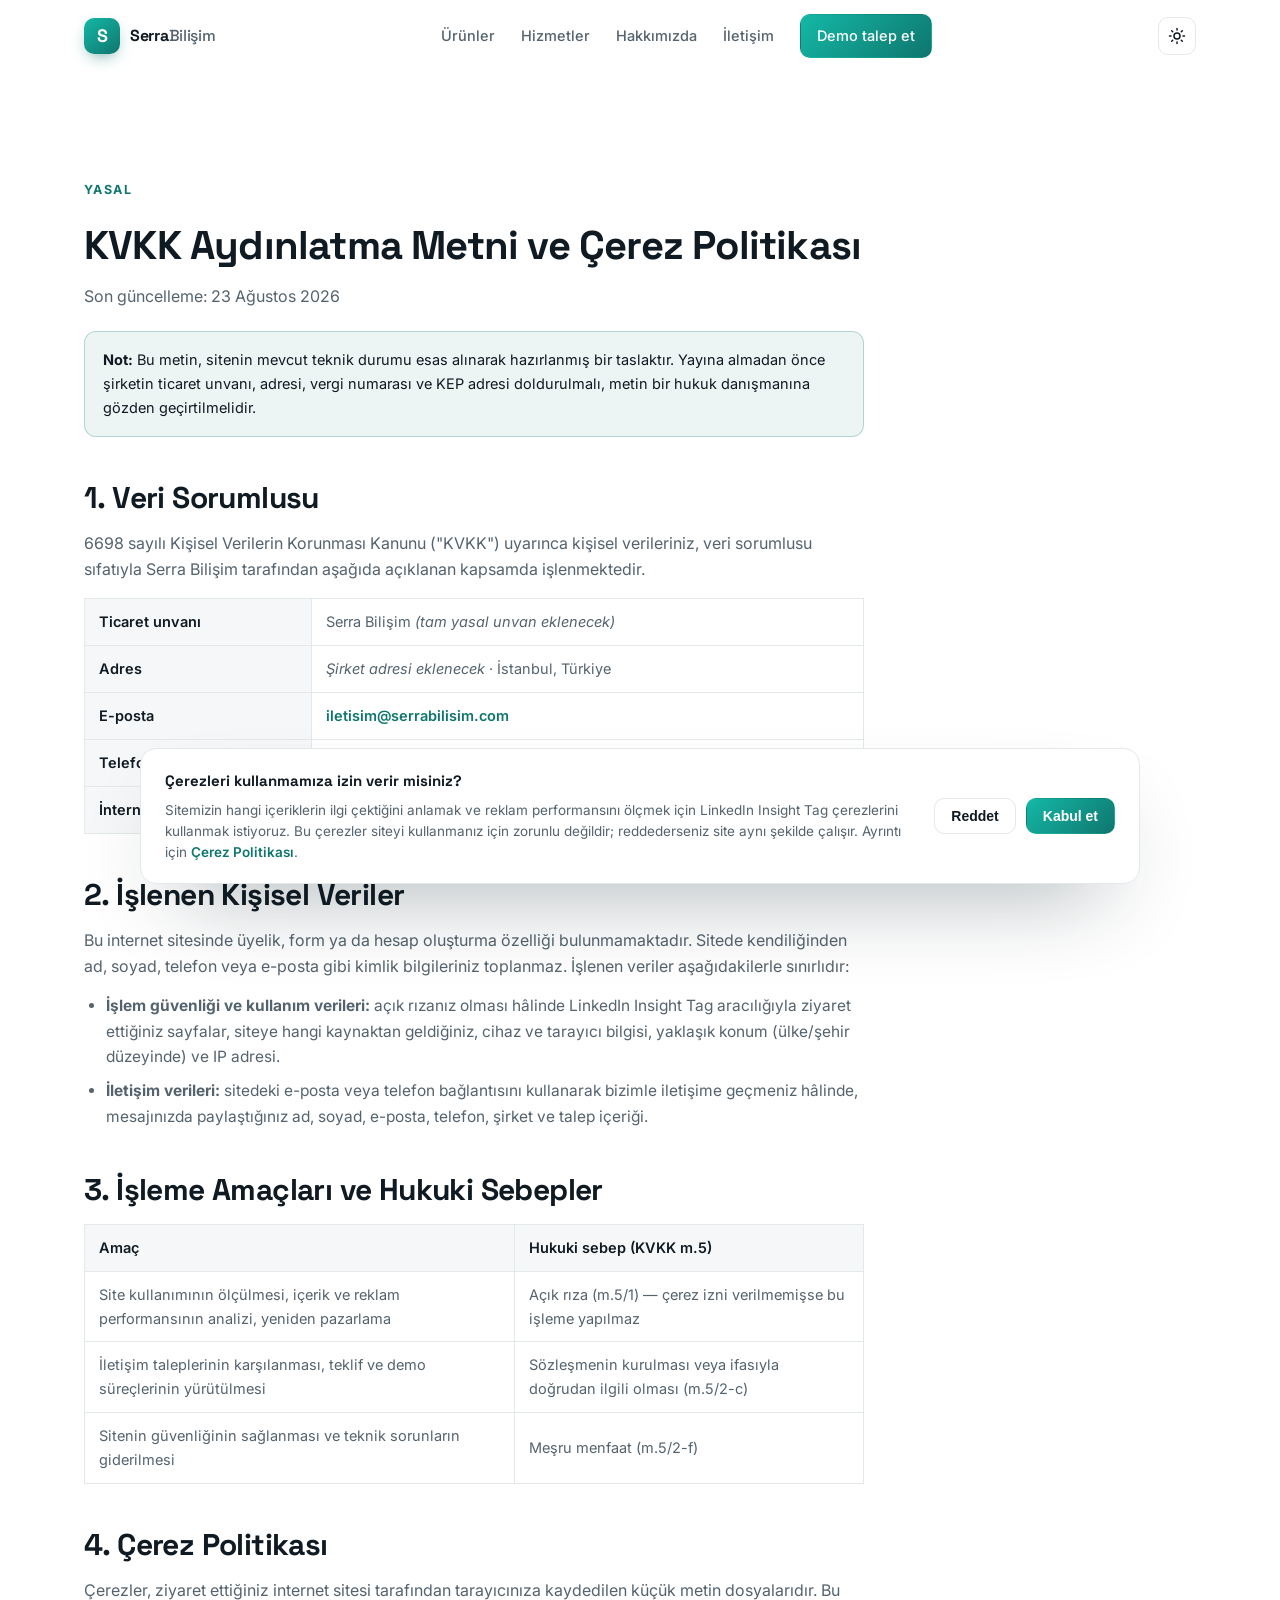
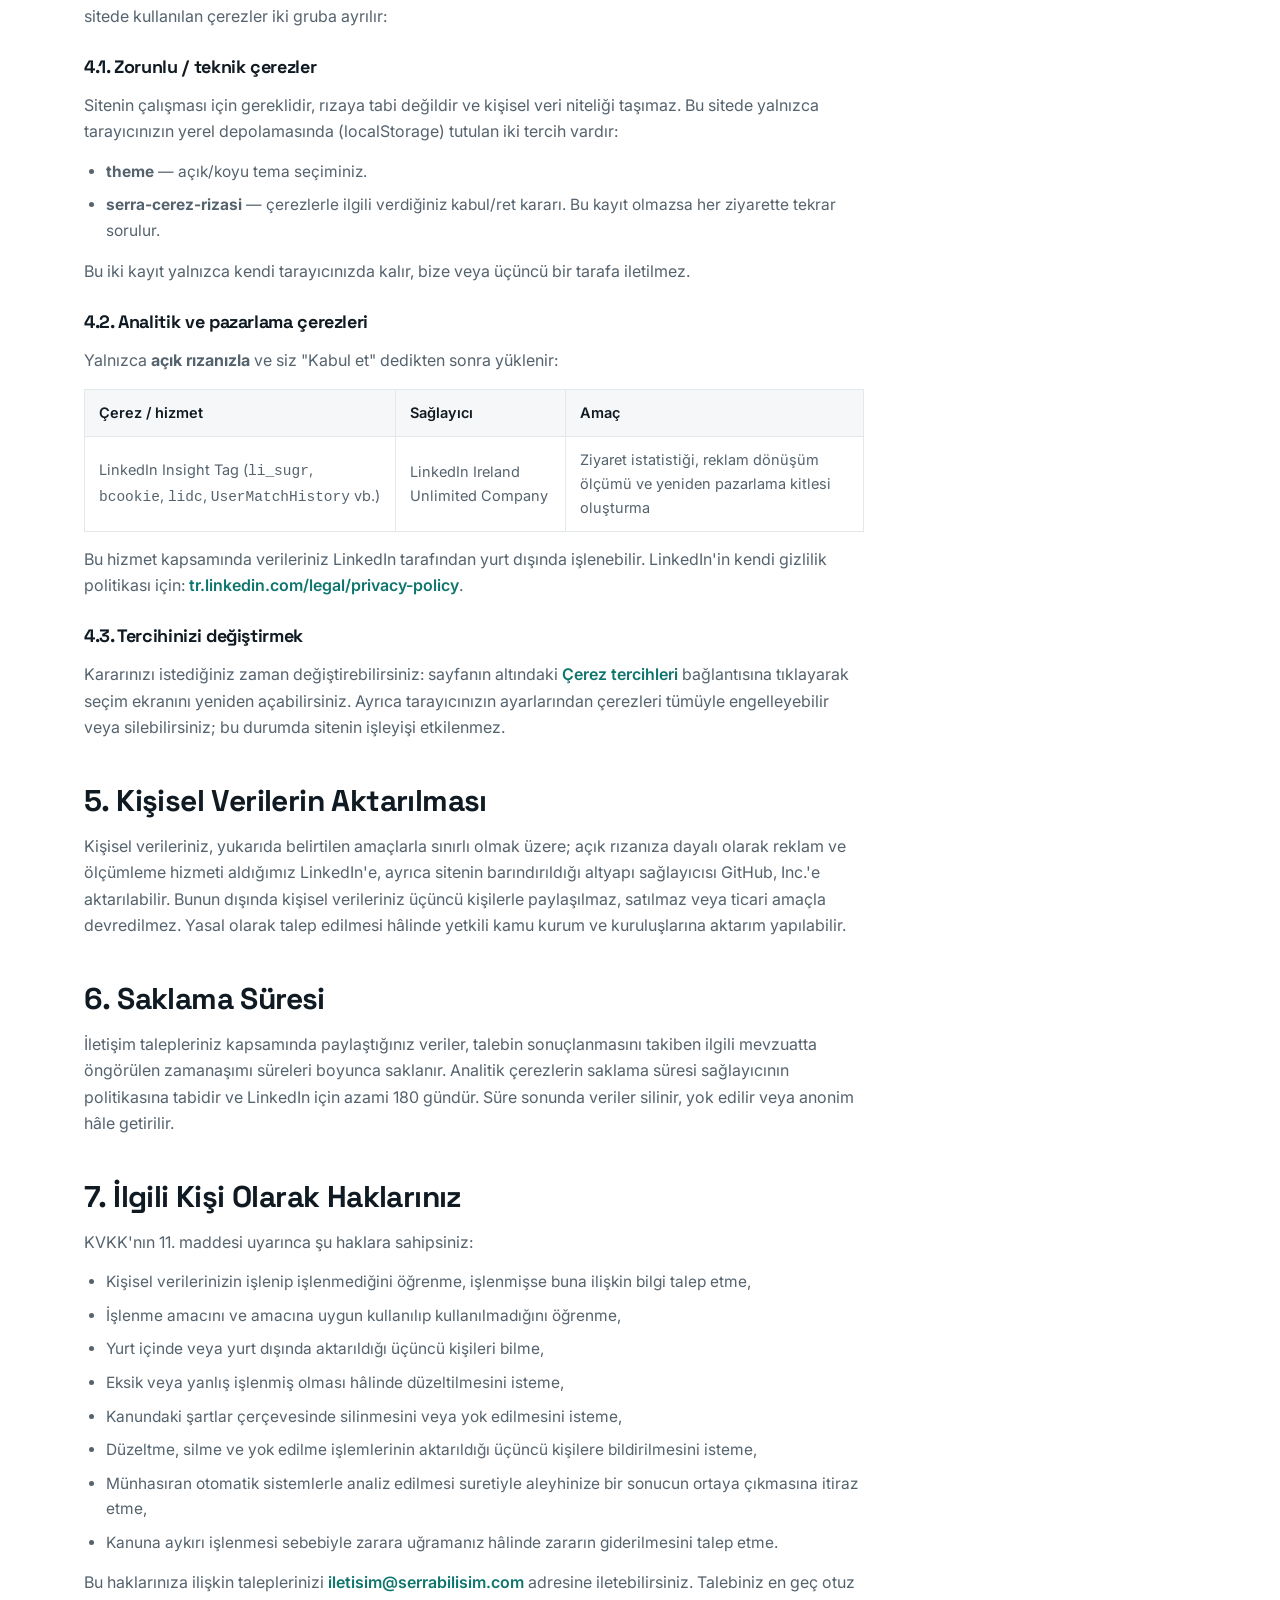
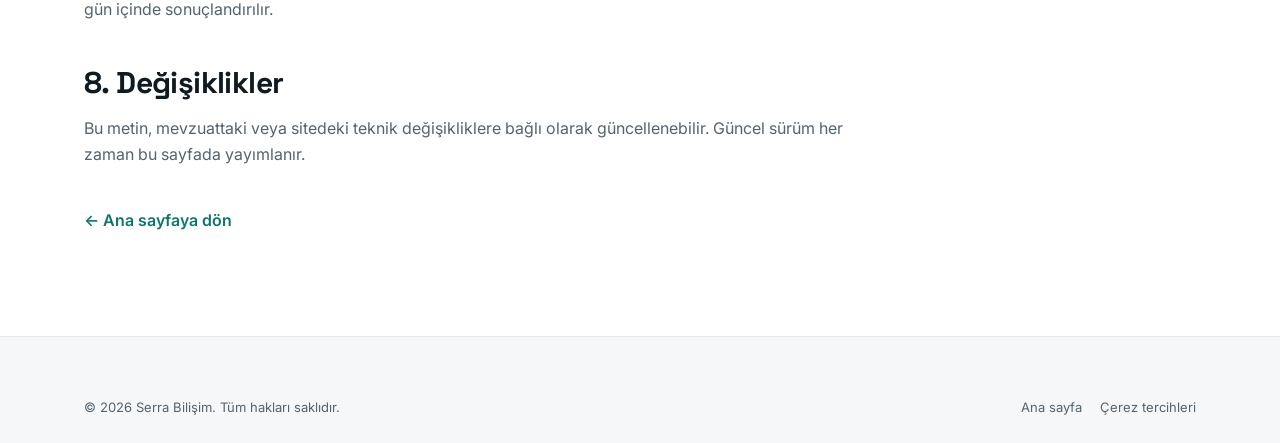
==== gizlilik.html @ 67be36fe "Ziyaretci olcumu icin LinkedIn Insight Tag ve KVKK cerez rizasi ekle - Rıza banner'ı: ölçüm kodu yal" ====
<!DOCTYPE html>
<html lang="tr">
<head>
  <meta charset="UTF-8" />
  <meta name="viewport" content="width=device-width, initial-scale=1.0" />
  <title>KVKK Aydınlatma Metni ve Çerez Politikası — Serra Bilişim</title>
  <meta name="description" content="Serra Bilişim kişisel verilerin işlenmesine ilişkin aydınlatma metni ve çerez politikası." />
  <meta name="robots" content="noindex, follow" />
  <meta name="theme-color" content="#0f766e" />

  <link rel="preconnect" href="https://fonts.googleapis.com" />
  <link rel="preconnect" href="https://fonts.gstatic.com" crossorigin />
  <link href="https://fonts.googleapis.com/css2?family=Inter:wght@400;500;600;700;800&family=Space+Grotesk:wght@500;600;700&display=swap" rel="stylesheet" />
  <link rel="stylesheet" href="styles.css" />
  <link rel="icon" href="data:image/svg+xml,<svg xmlns='http://www.w3.org/2000/svg' viewBox='0 0 100 100'><defs><linearGradient id='g' x1='0' y1='0' x2='1' y2='1'><stop offset='0' stop-color='%2314b8a6'/><stop offset='1' stop-color='%230f766e'/></linearGradient></defs><rect width='100' height='100' rx='24' fill='url(%23g)'/><text x='50' y='69' font-size='50' font-family='Arial' font-weight='bold' fill='white' text-anchor='middle'>S</text></svg>" />
</head>
<body>
  <!-- ===== NAV ===== -->
  <header class="nav" id="nav">
    <div class="container nav__inner">
      <a href="index.html" class="nav__brand">
        <span class="nav__mark">S</span>
        <span class="nav__name">Serra<span>Bilişim</span></span>
      </a>

      <nav class="nav__links" id="navLinks">
        <a href="index.html#urunler">Ürünler</a>
        <a href="index.html#hizmetler">Hizmetler</a>
        <a href="index.html#hakkimizda">Hakkımızda</a>
        <a href="index.html#iletisim">İletişim</a>
        <a class="btn btn--primary btn--sm nav__cta" href="index.html#iletisim">Demo talep et</a>
      </nav>

      <div class="nav__tools">
        <button class="theme-toggle" id="themeToggle" aria-label="Temayı değiştir">
          <svg class="theme-toggle__sun" width="18" height="18" viewBox="0 0 24 24" fill="none" stroke="currentColor" stroke-width="2" stroke-linecap="round"><circle cx="12" cy="12" r="4"/><path d="M12 2v2M12 20v2M4.9 4.9l1.4 1.4M17.7 17.7l1.4 1.4M2 12h2M20 12h2M4.9 19.1l1.4-1.4M17.7 6.3l1.4-1.4"/></svg>
          <svg class="theme-toggle__moon" width="18" height="18" viewBox="0 0 24 24" fill="none" stroke="currentColor" stroke-width="2" stroke-linecap="round" stroke-linejoin="round"><path d="M21 12.8A9 9 0 1 1 11.2 3a7 7 0 0 0 9.8 9.8z"/></svg>
        </button>
        <button class="burger" id="burger" aria-label="Menü" aria-expanded="false">
          <span></span><span></span><span></span>
        </button>
      </div>
    </div>
  </header>

  <main>
    <section class="section">
      <div class="container">
        <div class="legal">
          <span class="section__tag">Yasal</span>
          <h1>KVKK Aydınlatma Metni ve Çerez Politikası</h1>
          <p class="legal__updated">Son güncelleme: 23 Ağustos 2026</p>

          <div class="legal__note">
            <p>
              <strong>Not:</strong> Bu metin, sitenin mevcut teknik durumu esas
              alınarak hazırlanmış bir taslaktır. Yayına almadan önce şirketin
              ticaret unvanı, adresi, vergi numarası ve KEP adresi doldurulmalı,
              metin bir hukuk danışmanına gözden geçirtilmelidir.
            </p>
          </div>

          <h2>1. Veri Sorumlusu</h2>
          <p>
            6698 sayılı Kişisel Verilerin Korunması Kanunu ("KVKK") uyarınca
            kişisel verileriniz, veri sorumlusu sıfatıyla Serra Bilişim
            tarafından aşağıda açıklanan kapsamda işlenmektedir.
          </p>
          <div class="legal__table">
            <table>
              <tbody>
                <tr><th>Ticaret unvanı</th><td>Serra Bilişim <em>(tam yasal unvan eklenecek)</em></td></tr>
                <tr><th>Adres</th><td><em>Şirket adresi eklenecek</em> · İstanbul, Türkiye</td></tr>
                <tr><th>E-posta</th><td><a href="mailto:iletisim@serrabilisim.com">iletisim@serrabilisim.com</a></td></tr>
                <tr><th>Telefon</th><td><a href="tel:+905068753033">+90 506 875 30 33</a></td></tr>
                <tr><th>İnternet sitesi</th><td>serrabilisim.com</td></tr>
              </tbody>
            </table>
          </div>

          <h2>2. İşlenen Kişisel Veriler</h2>
          <p>
            Bu internet sitesinde üyelik, form ya da hesap oluşturma özelliği
            bulunmamaktadır. Sitede kendiliğinden ad, soyad, telefon veya
            e-posta gibi kimlik bilgileriniz toplanmaz. İşlenen veriler
            aşağıdakilerle sınırlıdır:
          </p>
          <ul>
            <li>
              <strong>İşlem güvenliği ve kullanım verileri:</strong> açık rızanız
              olması hâlinde LinkedIn Insight Tag aracılığıyla ziyaret ettiğiniz
              sayfalar, siteye hangi kaynaktan geldiğiniz, cihaz ve tarayıcı
              bilgisi, yaklaşık konum (ülke/şehir düzeyinde) ve IP adresi.
            </li>
            <li>
              <strong>İletişim verileri:</strong> sitedeki e-posta veya telefon
              bağlantısını kullanarak bizimle iletişime geçmeniz hâlinde,
              mesajınızda paylaştığınız ad, soyad, e-posta, telefon, şirket ve
              talep içeriği.
            </li>
          </ul>

          <h2>3. İşleme Amaçları ve Hukuki Sebepler</h2>
          <div class="legal__table">
            <table>
              <thead>
                <tr><th>Amaç</th><th>Hukuki sebep (KVKK m.5)</th></tr>
              </thead>
              <tbody>
                <tr>
                  <td>Site kullanımının ölçülmesi, içerik ve reklam performansının analizi, yeniden pazarlama</td>
                  <td>Açık rıza (m.5/1) — çerez izni verilmemişse bu işleme yapılmaz</td>
                </tr>
                <tr>
                  <td>İletişim taleplerinin karşılanması, teklif ve demo süreçlerinin yürütülmesi</td>
                  <td>Sözleşmenin kurulması veya ifasıyla doğrudan ilgili olması (m.5/2-c)</td>
                </tr>
                <tr>
                  <td>Sitenin güvenliğinin sağlanması ve teknik sorunların giderilmesi</td>
                  <td>Meşru menfaat (m.5/2-f)</td>
                </tr>
              </tbody>
            </table>
          </div>

          <h2 id="cerez">4. Çerez Politikası</h2>
          <p>
            Çerezler, ziyaret ettiğiniz internet sitesi tarafından tarayıcınıza
            kaydedilen küçük metin dosyalarıdır. Bu sitede kullanılan çerezler
            iki gruba ayrılır:
          </p>

          <h3>4.1. Zorunlu / teknik çerezler</h3>
          <p>
            Sitenin çalışması için gereklidir, rızaya tabi değildir ve kişisel
            veri niteliği taşımaz. Bu sitede yalnızca tarayıcınızın yerel
            depolamasında (localStorage) tutulan iki tercih vardır:
          </p>
          <ul>
            <li><strong>theme</strong> — açık/koyu tema seçiminiz.</li>
            <li><strong>serra-cerez-rizasi</strong> — çerezlerle ilgili verdiğiniz kabul/ret kararı. Bu kayıt olmazsa her ziyarette tekrar sorulur.</li>
          </ul>
          <p>Bu iki kayıt yalnızca kendi tarayıcınızda kalır, bize veya üçüncü bir tarafa iletilmez.</p>

          <h3>4.2. Analitik ve pazarlama çerezleri</h3>
          <p>
            Yalnızca <strong>açık rızanızla</strong> ve siz "Kabul et"
            dedikten sonra yüklenir:
          </p>
          <div class="legal__table">
            <table>
              <thead>
                <tr><th>Çerez / hizmet</th><th>Sağlayıcı</th><th>Amaç</th></tr>
              </thead>
              <tbody>
                <tr>
                  <td>LinkedIn Insight Tag (<code>li_sugr</code>, <code>bcookie</code>, <code>lidc</code>, <code>UserMatchHistory</code> vb.)</td>
                  <td>LinkedIn Ireland Unlimited Company</td>
                  <td>Ziyaret istatistiği, reklam dönüşüm ölçümü ve yeniden pazarlama kitlesi oluşturma</td>
                </tr>
              </tbody>
            </table>
          </div>
          <p>
            Bu hizmet kapsamında verileriniz LinkedIn tarafından yurt dışında
            işlenebilir. LinkedIn'in kendi gizlilik politikası için:
            <a href="https://tr.linkedin.com/legal/privacy-policy" target="_blank" rel="noopener">tr.linkedin.com/legal/privacy-policy</a>.
          </p>

          <h3>4.3. Tercihinizi değiştirmek</h3>
          <p>
            Kararınızı istediğiniz zaman değiştirebilirsiniz: sayfanın altındaki
            <a href="#" data-consent-reopen>Çerez tercihleri</a> bağlantısına
            tıklayarak seçim ekranını yeniden açabilirsiniz. Ayrıca tarayıcınızın
            ayarlarından çerezleri tümüyle engelleyebilir veya silebilirsiniz;
            bu durumda sitenin işleyişi etkilenmez.
          </p>

          <h2>5. Kişisel Verilerin Aktarılması</h2>
          <p>
            Kişisel verileriniz, yukarıda belirtilen amaçlarla sınırlı olmak
            üzere; açık rızanıza dayalı olarak reklam ve ölçümleme hizmeti
            aldığımız LinkedIn'e, ayrıca sitenin barındırıldığı altyapı sağlayıcısı
            GitHub, Inc.'e aktarılabilir. Bunun dışında kişisel verileriniz
            üçüncü kişilerle paylaşılmaz, satılmaz veya ticari amaçla devredilmez.
            Yasal olarak talep edilmesi hâlinde yetkili kamu kurum ve
            kuruluşlarına aktarım yapılabilir.
          </p>

          <h2>6. Saklama Süresi</h2>
          <p>
            İletişim talepleriniz kapsamında paylaştığınız veriler, talebin
            sonuçlanmasını takiben ilgili mevzuatta öngörülen zamanaşımı süreleri
            boyunca saklanır. Analitik çerezlerin saklama süresi sağlayıcının
            politikasına tabidir ve LinkedIn için azami 180 gündür. Süre sonunda
            veriler silinir, yok edilir veya anonim hâle getirilir.
          </p>

          <h2>7. İlgili Kişi Olarak Haklarınız</h2>
          <p>KVKK'nın 11. maddesi uyarınca şu haklara sahipsiniz:</p>
          <ul>
            <li>Kişisel verilerinizin işlenip işlenmediğini öğrenme, işlenmişse buna ilişkin bilgi talep etme,</li>
            <li>İşlenme amacını ve amacına uygun kullanılıp kullanılmadığını öğrenme,</li>
            <li>Yurt içinde veya yurt dışında aktarıldığı üçüncü kişileri bilme,</li>
            <li>Eksik veya yanlış işlenmiş olması hâlinde düzeltilmesini isteme,</li>
            <li>Kanundaki şartlar çerçevesinde silinmesini veya yok edilmesini isteme,</li>
            <li>Düzeltme, silme ve yok edilme işlemlerinin aktarıldığı üçüncü kişilere bildirilmesini isteme,</li>
            <li>Münhasıran otomatik sistemlerle analiz edilmesi suretiyle aleyhinize bir sonucun ortaya çıkmasına itiraz etme,</li>
            <li>Kanuna aykırı işlenmesi sebebiyle zarara uğramanız hâlinde zararın giderilmesini talep etme.</li>
          </ul>
          <p>
            Bu haklarınıza ilişkin taleplerinizi
            <a href="mailto:iletisim@serrabilisim.com">iletisim@serrabilisim.com</a>
            adresine iletebilirsiniz. Talebiniz en geç otuz gün içinde
            sonuçlandırılır.
          </p>

          <h2>8. Değişiklikler</h2>
          <p>
            Bu metin, mevzuattaki veya sitedeki teknik değişikliklere bağlı
            olarak güncellenebilir. Güncel sürüm her zaman bu sayfada yayımlanır.
          </p>

          <p style="margin-top: 40px;"><a href="index.html">← Ana sayfaya dön</a></p>
        </div>
      </div>
    </section>
  </main>

  <footer class="footer">
    <div class="container">
      <div class="footer__bottom" style="margin-top: 0; border-top: 0; padding-top: 0;">
        <span>© <span id="year"></span> Serra Bilişim. Tüm hakları saklıdır.</span>
        <span class="footer__legal">
          <a href="index.html">Ana sayfa</a>
          <a href="#" data-consent-reopen>Çerez tercihleri</a>
        </span>
      </div>
    </div>
  </footer>

  <!-- ===== ÇEREZ RIZASI ===== -->
  <div class="consent" id="consent" role="dialog" aria-live="polite" aria-label="Çerez tercihleri">
    <div class="consent__inner">
      <div class="consent__text">
        <strong>Çerezleri kullanmamıza izin verir misiniz?</strong>
        <p>
          Sitemizin hangi içeriklerin ilgi çektiğini anlamak ve reklam
          performansını ölçmek için LinkedIn Insight Tag çerezlerini kullanmak
          istiyoruz. Bu çerezler siteyi kullanmanız için zorunlu değildir;
          reddederseniz site aynı şekilde çalışır. Ayrıntı için
          <a href="#cerez">Çerez Politikası</a>.
        </p>
      </div>
      <div class="consent__actions">
        <button class="btn btn--ghost btn--sm" id="consentReject" type="button">Reddet</button>
        <button class="btn btn--primary btn--sm" id="consentAccept" type="button">Kabul et</button>
      </div>
    </div>
  </div>

  <script src="script.js"></script>
</body>
</html>
---- styles.css ----
/* =========================================================
   Serra Bilişim — Kurumsal ürün sitesi stilleri
   ========================================================= */

/* ===== Tema değişkenleri ===== */
:root {
  --bg: #ffffff;
  --bg-alt: #f5f7f8;
  --surface: #ffffff;
  --surface-2: #f0f3f4;
  --text: #101a22;
  --text-soft: #55636e;
  --border: #e3e8ea;
  --accent: #0f766e;
  --accent-2: #14b8a6;
  --accent-soft: #0f766e14;
  --ink: #0d1b23;
  --ok: #15803d;
  --ok-soft: #15803d16;
  --warn: #b45309;
  --warn-soft: #b4530916;
  --info: #1d4ed8;
  --info-soft: #1d4ed816;
  --shadow: 0 10px 40px -18px rgba(16, 32, 42, 0.28);
  --shadow-lg: 0 40px 90px -40px rgba(10, 30, 40, 0.45);
  --radius: 18px;
  --p: var(--accent);
}

:root[data-theme="dark"] {
  --bg: #0d141a;
  --bg-alt: #111a21;
  --surface: #16212a;
  --surface-2: #1c2932;
  --text: #eaf1f5;
  --text-soft: #93a5b2;
  --border: #24333e;
  --accent: #2dd4bf;
  --accent-2: #5eead4;
  --accent-soft: #2dd4bf1c;
  --ink: #070d12;
  --ok: #4ade80;
  --ok-soft: #4ade8018;
  --warn: #fbbf24;
  --warn-soft: #fbbf2418;
  --info: #7dabff;
  --info-soft: #7dabff18;
  --shadow: 0 16px 50px -20px rgba(0, 0, 0, 0.65);
  --shadow-lg: 0 50px 110px -45px rgba(0, 0, 0, 0.9);
}

* { box-sizing: border-box; margin: 0; padding: 0; }

html { scroll-behavior: smooth; scroll-padding-top: 92px; }

body {
  font-family: "Inter", system-ui, -apple-system, "Segoe UI", sans-serif;
  background: var(--bg);
  color: var(--text);
  line-height: 1.65;
  overflow-x: hidden;
  -webkit-font-smoothing: antialiased;
  transition: background 0.3s ease, color 0.3s ease;
}

a { color: inherit; text-decoration: none; }
img, svg { max-width: 100%; }
h1, h2, h3, h4 { font-family: "Space Grotesk", "Inter", sans-serif; letter-spacing: -0.02em; line-height: 1.15; }

.container { width: 100%; max-width: 1160px; margin: 0 auto; padding: 0 24px; }

.skip {
  position: absolute; left: -9999px; top: 8px; z-index: 100;
  background: var(--accent); color: #fff; padding: 10px 16px; border-radius: 8px;
}
.skip:focus { left: 16px; }

/* =========================================================
   NAV
   ========================================================= */
.nav {
  position: sticky; top: 0; z-index: 60;
  background: color-mix(in srgb, var(--bg) 84%, transparent);
  backdrop-filter: saturate(160%) blur(14px);
  border-bottom: 1px solid transparent;
  transition: border-color 0.3s ease, background 0.3s ease;
}
.nav.is-scrolled { border-bottom-color: var(--border); }
.nav__inner { display: flex; align-items: center; justify-content: space-between; height: 72px; gap: 20px; }

.nav__brand { display: flex; align-items: center; gap: 10px; font-weight: 700; flex-shrink: 0; }
.nav__mark {
  display: grid; place-items: center;
  width: 36px; height: 36px; border-radius: 10px;
  background: linear-gradient(140deg, var(--accent-2), var(--accent));
  color: #fff; font-family: "Space Grotesk", sans-serif; font-size: 18px; font-weight: 700;
  box-shadow: 0 6px 18px -8px var(--accent);
}
.nav__name { font-size: 16px; letter-spacing: -0.3px; font-family: "Space Grotesk", sans-serif; }
.nav__name span { color: var(--text-soft); font-weight: 500; }

.nav__links { display: flex; align-items: center; gap: 26px; }
.nav__links > a {
  font-size: 14.5px; color: var(--text-soft); font-weight: 500;
  transition: color 0.2s ease;
}
.nav__links > a:hover { color: var(--accent); }
.nav__links > a.nav__cta { color: #fff; }

.nav__tools { display: flex; align-items: center; gap: 8px; }
.theme-toggle {
  display: grid; place-items: center; width: 38px; height: 38px;
  border-radius: 10px; border: 1px solid var(--border);
  background: var(--surface); color: var(--text); cursor: pointer;
  transition: border-color 0.2s ease, transform 0.15s ease;
}
.theme-toggle:hover { border-color: var(--accent); transform: translateY(-1px); }
.theme-toggle__moon { display: none; }
:root[data-theme="dark"] .theme-toggle__sun { display: none; }
:root[data-theme="dark"] .theme-toggle__moon { display: block; }

.burger {
  display: none; width: 38px; height: 38px; border-radius: 10px;
  border: 1px solid var(--border); background: var(--surface); cursor: pointer;
  flex-direction: column; align-items: center; justify-content: center; gap: 4px;
}
.burger span { display: block; width: 16px; height: 2px; border-radius: 2px; background: var(--text); transition: transform 0.25s ease, opacity 0.2s ease; }
.burger.is-open span:nth-child(1) { transform: translateY(6px) rotate(45deg); }
.burger.is-open span:nth-child(2) { opacity: 0; }
.burger.is-open span:nth-child(3) { transform: translateY(-6px) rotate(-45deg); }

/* =========================================================
   BUTONLAR / ROZETLER
   ========================================================= */
.btn {
  display: inline-flex; align-items: center; justify-content: center;
  padding: 13px 26px; border-radius: 12px; font-weight: 600; font-size: 15px;
  border: 1px solid transparent; cursor: pointer; white-space: nowrap;
  transition: transform 0.15s ease, box-shadow 0.2s ease, background 0.2s ease, border-color 0.2s ease, color 0.2s ease;
}
.btn--sm { padding: 9px 16px; font-size: 14px; border-radius: 10px; }
.btn--primary { background: linear-gradient(135deg, var(--accent-2), var(--accent)); color: #fff; }
:root[data-theme="dark"] .btn--primary { color: #05241f; }
.btn--primary:hover { transform: translateY(-2px); box-shadow: 0 14px 30px -14px var(--accent); }
.btn--ghost { border-color: var(--border); color: var(--text); background: var(--surface); }
.btn--ghost:hover { border-color: var(--accent); color: var(--accent); transform: translateY(-2px); }

.badge {
  display: inline-flex; align-items: center; gap: 8px;
  padding: 7px 14px; border-radius: 999px;
  background: var(--accent-soft); color: var(--accent);
  border: 1px solid color-mix(in srgb, var(--accent) 26%, transparent);
  font-size: 13px; font-weight: 600; letter-spacing: 0.2px;
}
.badge__dot { width: 7px; height: 7px; border-radius: 50%; background: currentColor; box-shadow: 0 0 0 4px color-mix(in srgb, currentColor 22%, transparent); }

/* =========================================================
   HERO
   ========================================================= */
.hero { position: relative; padding: clamp(52px, 8vw, 92px) 0 clamp(40px, 6vw, 64px); overflow: hidden; }
.hero__glow {
  position: absolute; inset: -20% -10% auto -10%; height: 780px; pointer-events: none;
  background:
    radial-gradient(520px 400px at 78% 22%, color-mix(in srgb, var(--accent) 22%, transparent), transparent 70%),
    radial-gradient(600px 460px at 12% 8%, color-mix(in srgb, var(--info) 12%, transparent), transparent 70%);
}
.hero__inner {
  position: relative;
  display: grid; grid-template-columns: 1.02fr 1fr; gap: 56px; align-items: center;
}
.hero__title {
  margin-top: 20px;
  font-size: clamp(38px, 5.2vw, 62px);
  font-weight: 700;
}
.hero__title em {
  font-style: normal;
  background: linear-gradient(115deg, var(--accent-2), var(--accent));
  -webkit-background-clip: text; background-clip: text; color: transparent;
}
.hero__lead { margin-top: 20px; max-width: 560px; color: var(--text-soft); font-size: 17px; }
.hero__actions { display: flex; gap: 14px; margin-top: 30px; flex-wrap: wrap; }
.hero__points { list-style: none; display: flex; flex-wrap: wrap; gap: 10px 22px; margin-top: 28px; }
.hero__points li { display: flex; align-items: center; gap: 8px; font-size: 14px; font-weight: 500; color: var(--text-soft); }
.hero__points svg { width: 14px; height: 14px; color: var(--accent); flex-shrink: 0; }

/* --- Hero görsel kompozisyonu --- */
.hero__visual { position: relative; min-height: 420px; display: flex; justify-content: center; }
.mock--tilt { width: 100%; max-width: 480px; transform: perspective(1400px) rotateY(-9deg) rotateX(3deg); }
.float-a {
  position: absolute; left: -6%; bottom: -6%;
  width: 205px; box-shadow: var(--shadow-lg);
  animation: floaty 6s ease-in-out infinite;
}
.float-b {
  position: absolute; right: -4%; top: -5%;
  animation: floaty 7.5s ease-in-out infinite reverse;
}
@keyframes floaty { 0%, 100% { transform: translateY(0); } 50% { transform: translateY(-12px); } }

.minicard {
  display: flex; align-items: center; gap: 10px;
  background: var(--surface); border: 1px solid var(--border);
  border-radius: 14px; padding: 12px 16px; box-shadow: var(--shadow-lg);
}
.minicard__t { display: flex; flex-direction: column; line-height: 1.2; }
.minicard__l { font-size: 11px; color: var(--text-soft); font-weight: 600; letter-spacing: 0.3px; }
.minicard__v { font-family: "Space Grotesk", sans-serif; font-size: 20px; color: var(--accent); }
.donut { width: 38px; height: 38px; transform: rotate(-90deg); flex-shrink: 0; }
.donut circle { fill: none; stroke-width: 5; }
.donut__bg { stroke: var(--surface-2); }
.donut__fg {
  stroke: var(--accent); stroke-linecap: round;
  stroke-dasharray: 100.5; stroke-dashoffset: calc(100.5 - (100.5 * var(--pct) / 100));
}

/* --- Güven şeridi --- */
.trust {
  position: relative;
  margin-top: clamp(36px, 6vw, 64px);
  padding: 20px 24px; border-radius: 16px;
  background: var(--surface); border: 1px solid var(--border);
  display: flex; align-items: center; gap: 22px; flex-wrap: wrap;
}
.trust__label { font-size: 12px; font-weight: 700; letter-spacing: 1.2px; text-transform: uppercase; color: var(--text-soft); }
.trust__list { list-style: none; display: flex; flex-wrap: wrap; gap: 10px 24px; }
.trust__list li {
  font-family: "Space Grotesk", sans-serif; font-weight: 600;
  font-size: 14.5px; color: var(--text-soft);
  transition: color 0.2s ease;
}
.trust__list li:hover { color: var(--accent); }

/* =========================================================
   ARAYÜZ MOCKUP BİLEŞENLERİ
   ========================================================= */
.mock {
  background: var(--surface); border: 1px solid var(--border);
  border-radius: 16px; overflow: hidden; box-shadow: var(--shadow-lg);
}
.mock__bar {
  display: flex; align-items: center; gap: 6px;
  padding: 11px 14px; background: var(--surface-2); border-bottom: 1px solid var(--border);
}
.mock__bar i { width: 9px; height: 9px; border-radius: 50%; background: var(--border); }
.mock__bar i:first-child { background: color-mix(in srgb, var(--p) 70%, transparent); }
.mock__bar span {
  margin-left: 10px; font-size: 11.5px; font-weight: 600;
  color: var(--text-soft); letter-spacing: 0.2px;
  white-space: nowrap; overflow: hidden; text-overflow: ellipsis;
}
.mock__body { padding: 16px; display: flex; flex-direction: column; gap: 12px; }

.kpis { display: grid; gap: 10px; }
.kpis--2 { grid-template-columns: repeat(2, 1fr); }
.kpis--3 { grid-template-columns: repeat(3, 1fr); }
.kpi {
  background: var(--bg-alt); border: 1px solid var(--border);
  border-radius: 11px; padding: 10px 12px;
  display: flex; flex-direction: column; gap: 1px; min-width: 0;
}
.kpi__l { font-size: 10.5px; font-weight: 600; color: var(--text-soft); letter-spacing: 0.2px; white-space: nowrap; overflow: hidden; text-overflow: ellipsis; }
.kpi__v { font-family: "Space Grotesk", sans-serif; font-size: 17px; line-height: 1.2; color: var(--text); }
.kpi__d { font-size: 10px; font-weight: 600; color: var(--text-soft); }
.kpi__d--up { color: var(--ok); }

.panel { background: var(--bg-alt); border: 1px solid var(--border); border-radius: 12px; padding: 12px; }
.panel__head { display: flex; align-items: center; justify-content: space-between; margin-bottom: 10px; }
.panel__head span:first-child { font-size: 11.5px; font-weight: 600; color: var(--text-soft); }
.chip {
  font-size: 10px; font-weight: 700; letter-spacing: 0.4px;
  padding: 3px 9px; border-radius: 999px;
  background: color-mix(in srgb, var(--p) 14%, transparent);
  color: var(--p);
}

.bars { display: flex; align-items: flex-end; gap: 5px; height: 76px; }
.bars--sm { height: 54px; }
.bars i {
  flex: 1; height: var(--h); border-radius: 4px 4px 2px 2px;
  background: linear-gradient(180deg, color-mix(in srgb, var(--p) 92%, white 8%), color-mix(in srgb, var(--p) 45%, transparent));
  animation: grow 0.9s cubic-bezier(0.2, 0.8, 0.3, 1) backwards;
}
.bars i:nth-child(1) { animation-delay: 0.02s } .bars i:nth-child(2) { animation-delay: 0.06s }
.bars i:nth-child(3) { animation-delay: 0.1s }  .bars i:nth-child(4) { animation-delay: 0.14s }
.bars i:nth-child(5) { animation-delay: 0.18s } .bars i:nth-child(6) { animation-delay: 0.22s }
.bars i:nth-child(7) { animation-delay: 0.26s } .bars i:nth-child(8) { animation-delay: 0.3s }
.bars i:nth-child(9) { animation-delay: 0.34s } .bars i:nth-child(10) { animation-delay: 0.38s }
.bars i:nth-child(11) { animation-delay: 0.42s } .bars i:nth-child(12) { animation-delay: 0.46s }
@keyframes grow { from { height: 4px; opacity: 0; } to { height: var(--h); opacity: 1; } }

.rows { display: flex; flex-direction: column; gap: 6px; }
.row {
  display: flex; align-items: center; justify-content: space-between; gap: 10px;
  padding: 8px 11px; border-radius: 9px;
  background: var(--bg-alt); border: 1px solid var(--border);
}
.row__t { font-size: 11.5px; font-weight: 500; color: var(--text); white-space: nowrap; overflow: hidden; text-overflow: ellipsis; }
.pill { font-size: 10px; font-weight: 700; padding: 3px 9px; border-radius: 999px; white-space: nowrap; flex-shrink: 0; }
.pill--ok { background: var(--ok-soft); color: var(--ok); }
.pill--info { background: var(--info-soft); color: var(--info); }
.pill--warn { background: var(--warn-soft); color: var(--warn); }

.flow { display: flex; align-items: center; gap: 10px; padding: 4px 0; }
.flow__n {
  flex: 1; text-align: center; padding: 10px 8px; border-radius: 10px;
  background: color-mix(in srgb, var(--p) 12%, transparent);
  border: 1px solid color-mix(in srgb, var(--p) 30%, transparent);
  color: var(--p); font-family: "Space Grotesk", sans-serif; font-size: 13px; font-weight: 600;
}
.flow__arrow { display: flex; flex-direction: column; gap: 5px; width: 42px; flex-shrink: 0; }
.flow__arrow em {
  display: block; height: 2px; border-radius: 2px;
  background: linear-gradient(90deg, transparent, var(--p), transparent);
  background-size: 200% 100%;
  animation: slide 1.8s linear infinite;
}
.flow__arrow em:last-child { animation-direction: reverse; animation-delay: 0.4s; }
@keyframes slide { from { background-position: 200% 0; } to { background-position: -200% 0; } }

.meter { height: 7px; border-radius: 999px; background: var(--surface-2); overflow: hidden; }
.meter span { display: block; height: 100%; width: var(--w); border-radius: 999px; background: linear-gradient(90deg, color-mix(in srgb, var(--p) 55%, transparent), var(--p)); }
.meter__l { font-size: 10.5px; color: var(--text-soft); font-weight: 600; }

.gantt { display: flex; flex-direction: column; gap: 7px; padding: 4px 0; }
.gantt__row { display: block; height: 13px; border-radius: 5px; background: var(--bg-alt); border: 1px solid var(--border); position: relative; }
.gantt__row em {
  position: absolute; top: 1px; bottom: 1px; left: var(--s); width: var(--w);
  border-radius: 4px; background: linear-gradient(90deg, color-mix(in srgb, var(--p) 80%, transparent), var(--p));
}

/* --- Panora: pano tasarımcısı bileşenleri --- */
.split { display: grid; grid-template-columns: 1.35fr 1fr; gap: 10px; }
.split .panel { display: flex; flex-direction: column; gap: 8px; }

.pie {
  width: 62px; height: 62px; margin: 2px auto 0; border-radius: 50%; position: relative;
  background: conic-gradient(
    var(--p) 0 46%,
    color-mix(in srgb, var(--p) 55%, transparent) 46% 76%,
    color-mix(in srgb, var(--p) 25%, transparent) 76% 100%
  );
}
.pie span {
  position: absolute; inset: 21%; border-radius: 50%;
  background: var(--bg-alt); border: 1px solid var(--border);
}
.legend { display: flex; flex-direction: column; gap: 4px; }
.legend span { display: flex; align-items: center; gap: 6px; font-size: 10px; font-weight: 600; color: var(--text-soft); }
.legend i { width: 8px; height: 8px; border-radius: 2px; background: var(--c); flex-shrink: 0; }

.sched {
  display: flex; align-items: center; gap: 9px;
  padding: 9px 12px; border-radius: 10px;
  background: color-mix(in srgb, var(--p) 10%, transparent);
  border: 1px solid color-mix(in srgb, var(--p) 28%, transparent);
}
.sched__i { color: var(--p); font-size: 14px; line-height: 1; flex-shrink: 0; }
.sched__t { flex: 1; font-size: 11.5px; font-weight: 600; color: var(--text); white-space: nowrap; overflow: hidden; text-overflow: ellipsis; }

.chips { display: flex; flex-wrap: wrap; gap: 6px; }
.chips span {
  font-size: 10.5px; font-weight: 600; padding: 4px 10px; border-radius: 999px;
  background: var(--bg-alt); border: 1px solid var(--border); color: var(--text-soft);
}

/* --- Telefon / sohbet --- */
.phone {
  background: var(--surface); border: 1px solid var(--border);
  border-radius: 22px; overflow: hidden; box-shadow: var(--shadow-lg);
}
.phone--static { width: 100%; max-width: 300px; margin: 0 auto; }
.phone__top {
  display: flex; align-items: center; gap: 9px; padding: 12px 14px;
  background: linear-gradient(135deg, #128c7e, #075e54); color: #fff;
}
.phone__av {
  width: 26px; height: 26px; border-radius: 50%; display: grid; place-items: center;
  background: rgba(255, 255, 255, 0.22); font-size: 12px; font-weight: 700;
  font-family: "Space Grotesk", sans-serif; flex-shrink: 0;
}
.phone__name { font-size: 12.5px; font-weight: 600; white-space: nowrap; overflow: hidden; text-overflow: ellipsis; }
.chat {
  padding: 12px; display: flex; flex-direction: column; gap: 8px;
  background: var(--bg-alt);
}
.bub {
  max-width: 88%; padding: 8px 11px; border-radius: 12px;
  font-size: 11.5px; line-height: 1.45; border: 1px solid var(--border);
}
.bub b { font-weight: 700; }
.bub--out { align-self: flex-end; background: color-mix(in srgb, #25d366 20%, var(--surface)); border-bottom-right-radius: 4px; }
.bub--in { align-self: flex-start; background: var(--surface); border-bottom-left-radius: 4px; }
.bub--card { max-width: 96%; }
.bub__btns { display: flex; gap: 6px; margin-top: 8px; }
.bub__btn {
  flex: 1; text-align: center; padding: 5px 6px; border-radius: 7px;
  font-size: 10.5px; font-weight: 700;
  background: var(--surface-2); color: var(--text-soft); border: 1px solid var(--border);
}
.bub__btn--ok { background: var(--ok-soft); color: var(--ok); border-color: color-mix(in srgb, var(--ok) 30%, transparent); }

/* =========================================================
   BÖLÜM BAŞLIKLARI
   ========================================================= */
.section { padding: clamp(58px, 8vw, 104px) 0; }
.section--tight { padding: clamp(30px, 4vw, 44px) 0; }
.section--alt { background: var(--bg-alt); border-block: 1px solid var(--border); }

.section__head { margin-bottom: 48px; }
.section__head--center { text-align: center; max-width: 720px; margin-inline: auto; }
.section__tag {
  display: inline-block; font-size: 12.5px; font-weight: 700;
  letter-spacing: 1.4px; text-transform: uppercase; color: var(--accent); margin-bottom: 12px;
}
.section__head h2 { font-size: clamp(28px, 4vw, 42px); }
.section__sub { margin-top: 16px; color: var(--text-soft); font-size: 16.5px; }

/* =========================================================
   METRİKLER
   ========================================================= */
.metrics { list-style: none; display: grid; grid-template-columns: repeat(4, 1fr); gap: 16px; }
.metrics li { text-align: center; }
.metrics strong {
  display: block; font-family: "Space Grotesk", sans-serif;
  font-size: clamp(28px, 4vw, 40px); line-height: 1.1;
  background: linear-gradient(120deg, var(--accent-2), var(--accent));
  -webkit-background-clip: text; background-clip: text; color: transparent;
}
.metrics span { font-size: 13.5px; color: var(--text-soft); font-weight: 500; }

/* =========================================================
   ÜRÜNLER
   ========================================================= */
.products { display: flex; flex-direction: column; gap: clamp(48px, 7vw, 96px); }

.pcard {
  display: grid; grid-template-columns: 1fr 1fr;
  gap: clamp(28px, 5vw, 64px); align-items: center;
}
.pcard--rev .pcard__visual { order: 2; }

.pcard__visual { position: relative; }
.pcard__visual::before {
  content: ""; position: absolute; inset: -12% -8%;
  background: radial-gradient(60% 60% at 50% 45%, color-mix(in srgb, var(--p) 20%, transparent), transparent 72%);
  filter: blur(12px); pointer-events: none;
}
.pcard__visual > * { position: relative; }
.mock--mini { transition: transform 0.35s cubic-bezier(0.2, 0.8, 0.3, 1); }
.pcard:hover .mock--mini { transform: translateY(-6px); }

.pcard__kicker {
  display: inline-block; font-size: 12px; font-weight: 700;
  letter-spacing: 1.2px; text-transform: uppercase; color: var(--p);
}

/* Öne çıkan ürün */
.pcard__flag {
  display: inline-flex; align-items: center; gap: 7px;
  margin-bottom: 14px; padding: 6px 14px; border-radius: 999px;
  background: color-mix(in srgb, var(--p) 14%, transparent);
  border: 1px solid color-mix(in srgb, var(--p) 34%, transparent);
  color: var(--p); font-size: 12px; font-weight: 700; letter-spacing: 0.4px;
}
.pcard__flag::before {
  content: ""; width: 7px; height: 7px; border-radius: 50%; background: currentColor;
  box-shadow: 0 0 0 4px color-mix(in srgb, currentColor 22%, transparent);
}
.pcard__flag + .pcard__kicker { display: block; }
.pcard--feature .pcard__body > p strong { color: var(--text); font-weight: 700; }
.pcard--feature .pcard__feats strong { color: var(--text); font-weight: 700; }
.pcard--feature .mock { box-shadow: var(--shadow-lg), 0 0 0 1px color-mix(in srgb, var(--p) 22%, transparent); }
.pcard__body h3 { font-size: clamp(24px, 3vw, 32px); margin-top: 8px; }
.pcard__body > p { margin-top: 14px; color: var(--text-soft); font-size: 16px; }

.pcard__feats { list-style: none; margin-top: 20px; display: flex; flex-direction: column; gap: 9px; }
.pcard__feats li {
  position: relative; padding-left: 26px;
  font-size: 15px; color: var(--text-soft);
}
.pcard__feats li::before {
  content: ""; position: absolute; left: 0; top: 8px;
  width: 14px; height: 14px; border-radius: 50%;
  background: color-mix(in srgb, var(--p) 18%, transparent);
  border: 1px solid color-mix(in srgb, var(--p) 45%, transparent);
}
.pcard__feats li::after {
  content: ""; position: absolute; left: 4.5px; top: 12px;
  width: 5px; height: 5px; border-radius: 50%; background: var(--p);
}

.tags { display: flex; flex-wrap: wrap; gap: 9px; margin-top: 22px; }
.tags span {
  padding: 7px 14px; border-radius: 999px;
  background: var(--surface); border: 1px solid var(--border);
  font-size: 13.5px; font-weight: 500; color: var(--text-soft);
  transition: border-color 0.2s ease, color 0.2s ease;
}
.tags span:hover { border-color: var(--p); color: var(--p); }
.tags--sm span { font-size: 12.5px; padding: 5px 12px; }

/* --- Yakında --- */
.soon {
  margin-top: clamp(48px, 7vw, 88px);
  display: grid; grid-template-columns: 1fr 1fr; gap: clamp(24px, 4vw, 48px);
  align-items: center; padding: clamp(26px, 4vw, 42px);
  border-radius: var(--radius);
  background: var(--surface); border: 1px dashed var(--border);
}
.soon__body h3 { font-size: clamp(22px, 3vw, 28px); margin-top: 8px; }
.soon__body p { margin-top: 12px; color: var(--text-soft); font-size: 15.5px; }
.soon__body .btn { margin-top: 20px; }
.soon__list { list-style: none; display: grid; gap: 10px; }
.soon__list li {
  display: flex; align-items: center; justify-content: space-between; gap: 12px;
  padding: 13px 16px; border-radius: 12px;
  background: var(--bg-alt); border: 1px solid var(--border);
  font-weight: 600; font-size: 14.5px;
}
.soon__list em {
  font-style: normal; font-size: 11px; font-weight: 700; letter-spacing: 0.6px;
  text-transform: uppercase; padding: 3px 10px; border-radius: 999px;
  background: var(--accent-soft); color: var(--accent); white-space: nowrap;
}

/* =========================================================
   HİZMETLER
   ========================================================= */
.services { display: grid; grid-template-columns: repeat(auto-fit, minmax(280px, 1fr)); gap: 20px; }
.scard {
  background: var(--surface); border: 1px solid var(--border);
  border-radius: var(--radius); padding: 28px 26px;
  transition: transform 0.22s ease, border-color 0.22s ease, box-shadow 0.22s ease;
}
.scard:hover { transform: translateY(-5px); border-color: var(--accent); box-shadow: var(--shadow); }
.scard__icon {
  display: grid; place-items: center; width: 48px; height: 48px;
  border-radius: 13px; background: var(--accent-soft); color: var(--accent); margin-bottom: 18px;
}
.scard__icon svg { width: 24px; height: 24px; }
.scard h3 { font-size: 19px; }
.scard p { margin-top: 9px; color: var(--text-soft); font-size: 14.8px; }

/* =========================================================
   NEDEN SERRA
   ========================================================= */
.why { display: grid; grid-template-columns: repeat(auto-fit, minmax(250px, 1fr)); gap: 20px; }
.wcard {
  background: var(--surface); border: 1px solid var(--border);
  border-top: 3px solid var(--accent);
  border-radius: 14px; padding: 26px 24px;
}
.wcard strong {
  display: block; font-family: "Space Grotesk", sans-serif;
  font-size: 26px; color: color-mix(in srgb, var(--accent) 45%, transparent); line-height: 1;
}
.wcard h3 { font-size: 18px; margin-top: 12px; }
.wcard p { margin-top: 8px; color: var(--text-soft); font-size: 14.8px; }

/* =========================================================
   HAKKIMIZDA
   ========================================================= */
.about2 { display: grid; grid-template-columns: 1.5fr 1fr; gap: clamp(28px, 5vw, 56px); align-items: start; }
.about2__text h2 { font-size: clamp(26px, 3.6vw, 38px); }
.about2__text p { margin-top: 16px; color: var(--text-soft); font-size: 16.5px; }

.about2__aside {
  background: var(--surface); border: 1px solid var(--border);
  border-radius: var(--radius); padding: 26px; box-shadow: var(--shadow);
}
.founder { display: flex; align-items: center; gap: 14px; }
.founder__av {
  width: 58px; height: 58px; border-radius: 16px; display: grid; place-items: center;
  background: linear-gradient(145deg, var(--accent-2), var(--accent));
  color: #fff; font-family: "Space Grotesk", sans-serif; font-size: 20px; font-weight: 700; flex-shrink: 0;
}
.founder h3 { font-size: 19px; }
.founder__role { font-size: 13.5px; color: var(--text-soft); font-weight: 500; }
.founder__bio { margin-top: 18px; color: var(--text-soft); font-size: 15px; }
.founder__links { display: flex; gap: 8px; margin-top: 20px; }
.founder__links a {
  display: grid; place-items: center; width: 38px; height: 38px; border-radius: 10px;
  border: 1px solid var(--border); background: var(--bg-alt); color: var(--text-soft);
  transition: color 0.2s ease, border-color 0.2s ease, transform 0.15s ease;
}
.founder__links a:hover { color: var(--accent); border-color: var(--accent); transform: translateY(-2px); }

/* =========================================================
   CTA
   ========================================================= */
.cta {
  position: relative; overflow: hidden; text-align: center;
  padding: clamp(40px, 6vw, 72px) clamp(24px, 5vw, 56px);
  border-radius: 26px; border: 1px solid var(--border);
  background: linear-gradient(150deg, var(--surface), var(--bg-alt));
  box-shadow: var(--shadow);
}
.cta__glow {
  position: absolute; inset: auto -20% -60% -20%; height: 420px; pointer-events: none;
  background: radial-gradient(closest-side, color-mix(in srgb, var(--accent) 26%, transparent), transparent);
}
.cta > * { position: relative; }
.cta h2 { font-size: clamp(28px, 4.4vw, 44px); margin-top: 18px; }
.cta p { margin: 16px auto 0; max-width: 560px; color: var(--text-soft); font-size: 16.5px; }
.cta__actions { display: flex; gap: 14px; justify-content: center; margin-top: 30px; flex-wrap: wrap; }

/* =========================================================
   FOOTER
   ========================================================= */
.footer { border-top: 1px solid var(--border); background: var(--bg-alt); padding: clamp(40px, 6vw, 60px) 0 24px; }
.footer__grid { display: grid; grid-template-columns: 1.6fr repeat(3, 1fr); gap: 36px; }
.footer__brand p { margin-top: 14px; max-width: 320px; color: var(--text-soft); font-size: 14.5px; }
.footer__socials { display: flex; gap: 8px; margin-top: 18px; }
.footer__socials a {
  display: grid; place-items: center; width: 36px; height: 36px; border-radius: 10px;
  border: 1px solid var(--border); background: var(--surface); color: var(--text-soft);
  transition: color 0.2s ease, border-color 0.2s ease;
}
.footer__socials a:hover { color: var(--accent); border-color: var(--accent); }

.footer__col { display: flex; flex-direction: column; gap: 9px; }
.footer__col h4 { font-size: 14px; margin-bottom: 4px; }
.footer__col a, .footer__col span { font-size: 14px; color: var(--text-soft); transition: color 0.2s ease; }
.footer__col a:hover { color: var(--accent); }

.footer__bottom {
  margin-top: 40px; padding-top: 22px; border-top: 1px solid var(--border);
  display: flex; justify-content: space-between; gap: 12px; flex-wrap: wrap;
  font-size: 13px; color: var(--text-soft);
}

.footer__legal { display: flex; flex-wrap: wrap; gap: 6px 18px; }
.footer__legal a { transition: color 0.2s ease; }
.footer__legal a:hover { color: var(--accent); }

/* =========================================================
   ÇEREZ RIZA BANNER'I
   ========================================================= */
.consent {
  position: fixed; left: 0; right: 0; bottom: 0; z-index: 80;
  padding: 16px; pointer-events: none;
  transform: translateY(120%); opacity: 0;
  transition: transform 0.4s cubic-bezier(0.2, 0.8, 0.3, 1), opacity 0.3s ease;
}
.consent.is-open { transform: none; opacity: 1; pointer-events: auto; }
.consent__inner {
  max-width: 1000px; margin: 0 auto;
  display: flex; align-items: center; gap: 22px; flex-wrap: wrap;
  padding: 20px 24px; border-radius: 16px;
  background: var(--surface); border: 1px solid var(--border);
  box-shadow: var(--shadow-lg);
}
.consent__text { flex: 1; min-width: 260px; }
.consent__text strong { display: block; font-size: 15px; font-family: "Space Grotesk", sans-serif; }
.consent__text p { margin-top: 6px; font-size: 13.5px; color: var(--text-soft); line-height: 1.55; }
.consent__text a { color: var(--accent); font-weight: 600; }
.consent__text a:hover { text-decoration: underline; }
.consent__actions { display: flex; gap: 10px; flex-shrink: 0; }

/* =========================================================
   YASAL METİN SAYFASI
   ========================================================= */
.legal { max-width: 780px; }
.legal h1 { font-size: clamp(28px, 4vw, 40px); margin-top: 10px; }
.legal__updated { font-size: 13.5px; color: var(--text-soft); margin-top: 10px; }
.legal h2 { font-size: clamp(22px, 3vw, 30px); margin-top: 44px; }
.legal h3 { font-size: 18px; margin-top: 28px; }
.legal p { margin-top: 14px; color: var(--text-soft); font-size: 16px; }
.legal ul { margin-top: 14px; padding-left: 22px; display: flex; flex-direction: column; gap: 8px; }
.legal li { color: var(--text-soft); font-size: 15.5px; }
.legal a { color: var(--accent); font-weight: 600; }
.legal a:hover { text-decoration: underline; }
.legal__note {
  margin-top: 22px; padding: 16px 18px; border-radius: 12px;
  background: var(--accent-soft); border: 1px solid color-mix(in srgb, var(--accent) 26%, transparent);
}
.legal__note p { margin-top: 0; color: var(--text); font-size: 14.5px; }
.legal__table { width: 100%; overflow-x: auto; margin-top: 16px; }
.legal__table table { width: 100%; border-collapse: collapse; min-width: 420px; }
.legal__table th, .legal__table td {
  text-align: left; padding: 11px 14px; font-size: 14.5px;
  border: 1px solid var(--border); color: var(--text-soft);
}
.legal__table th { background: var(--bg-alt); color: var(--text); font-weight: 600; }

/* =========================================================
   REVEAL
   ========================================================= */
.reveal { opacity: 0; transform: translateY(24px); transition: opacity 0.65s ease, transform 0.65s ease; }
.reveal.is-visible { opacity: 1; transform: none; }

/* =========================================================
   RESPONSIVE
   ========================================================= */
@media (max-width: 1000px) {
  .hero__inner { grid-template-columns: 1fr; gap: 48px; }
  .hero__visual { min-height: 0; margin-top: 8px; }
  .mock--tilt { transform: none; max-width: 520px; }
  .float-a { position: static; width: 100%; max-width: 300px; margin: 20px auto 0; animation: none; }
  .float-b { display: none; }
  .about2 { grid-template-columns: 1fr; }
  .footer__grid { grid-template-columns: 1fr 1fr; gap: 30px; }
  .footer__brand { grid-column: 1 / -1; }
}

@media (max-width: 860px) {
  .nav__links {
    position: fixed; inset: 72px 0 auto 0;
    flex-direction: column; align-items: stretch; gap: 0;
    background: var(--bg); border-bottom: 1px solid var(--border);
    padding: 10px 24px 22px;
    transform: translateY(-140%); opacity: 0; pointer-events: none;
    transition: transform 0.3s cubic-bezier(0.2, 0.8, 0.3, 1), opacity 0.25s ease;
    box-shadow: var(--shadow);
  }
  .nav__links.is-open { transform: translateY(0); opacity: 1; pointer-events: auto; }
  .nav__links > a { padding: 13px 0; font-size: 16px; border-bottom: 1px solid var(--border); }
  .nav__links > a.nav__cta { margin-top: 14px; border-bottom: 0; justify-content: center; }
  .burger { display: flex; }

  .pcard { grid-template-columns: 1fr; gap: 28px; }
  .pcard--rev .pcard__visual { order: 0; }
  .soon { grid-template-columns: 1fr; }
  .metrics { grid-template-columns: repeat(2, 1fr); gap: 26px 16px; }
}

@media (max-width: 560px) {
  .consent { padding: 10px; }
  .consent__inner { padding: 18px; gap: 16px; }
  .consent__actions { width: 100%; }
  .consent__actions .btn { flex: 1; }
  .trust { flex-direction: column; align-items: flex-start; gap: 12px; }
  .footer__grid { grid-template-columns: 1fr; }
  .footer__bottom { flex-direction: column; text-align: left; }
  .cta__actions .btn, .hero__actions .btn { width: 100%; }
  .kpis--3 { grid-template-columns: repeat(2, 1fr); }
  .kpis--3 .kpi:last-child { grid-column: 1 / -1; }
  .split { grid-template-columns: 1fr; }
}

@media (prefers-reduced-motion: reduce) {
  .reveal { opacity: 1; transform: none; transition: none; }
  .float-a, .float-b, .bars i, .flow__arrow em { animation: none; }
  html { scroll-behavior: auto; }
}
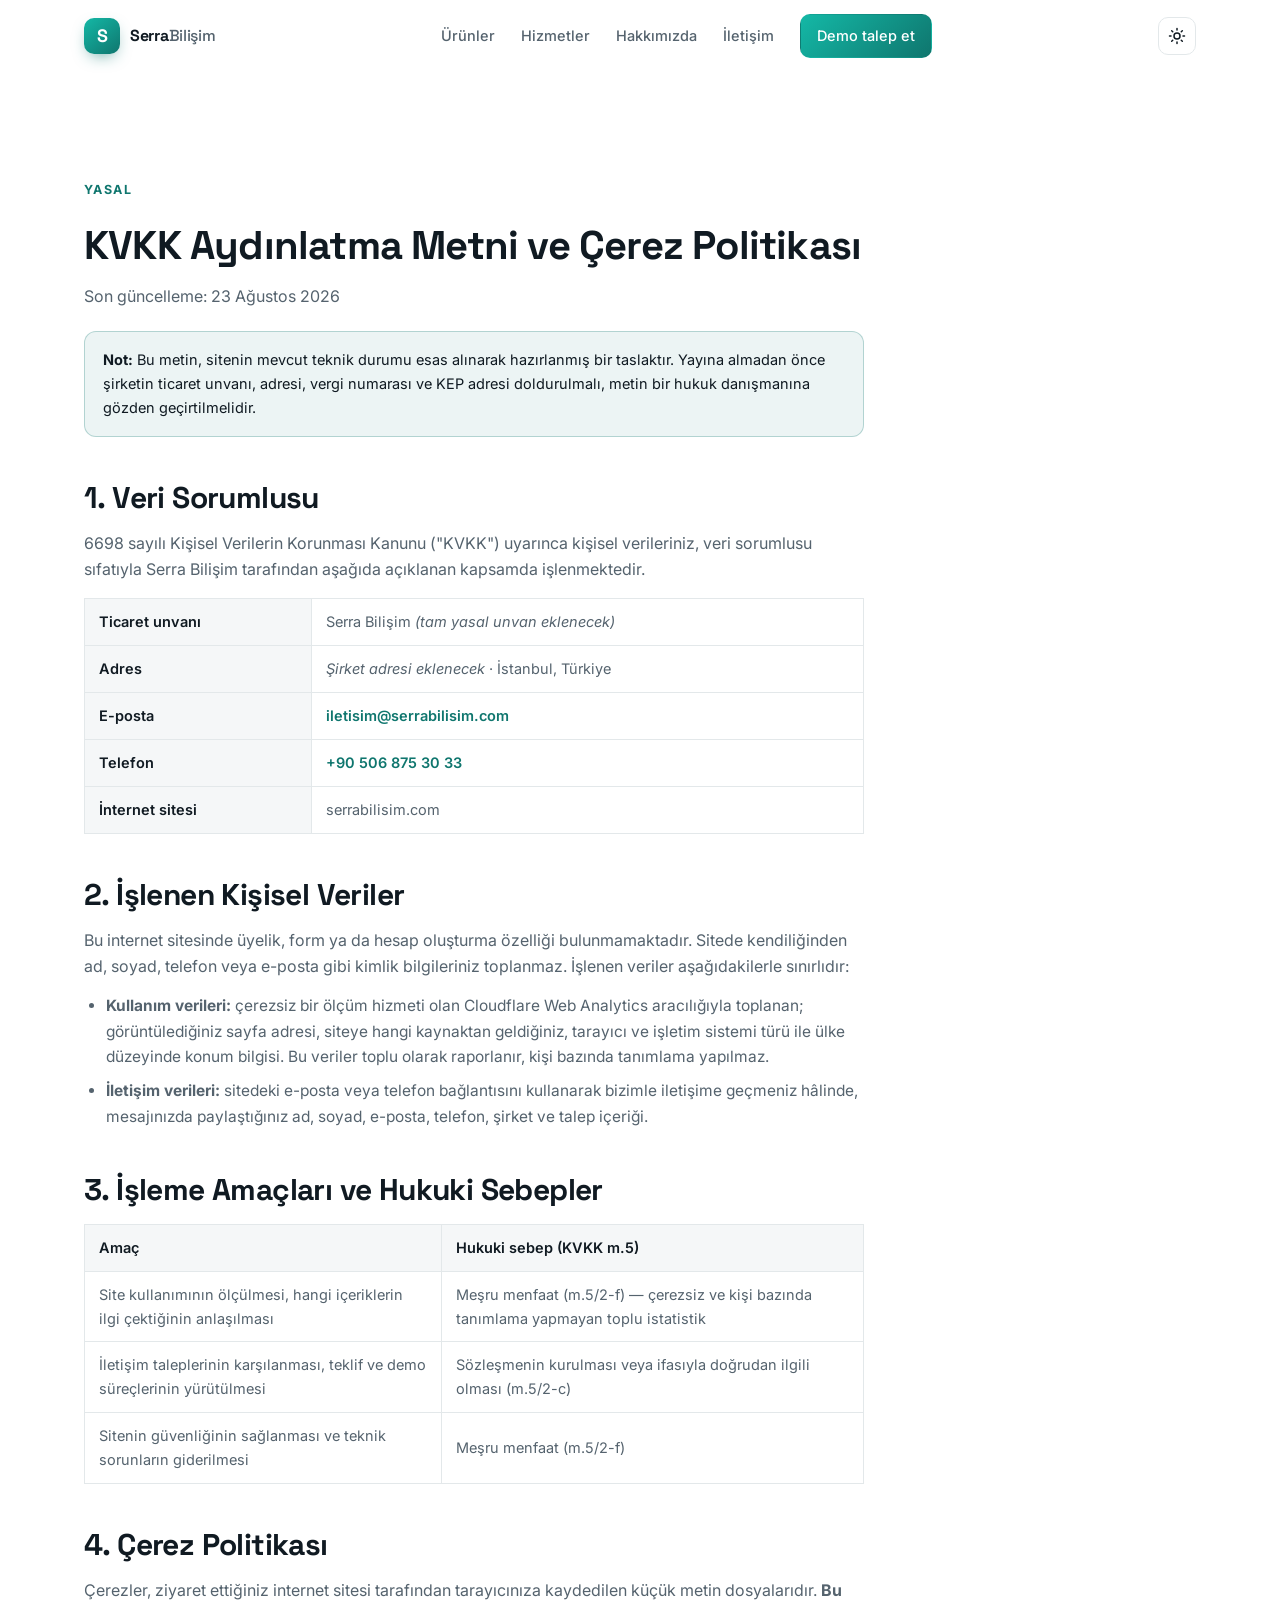
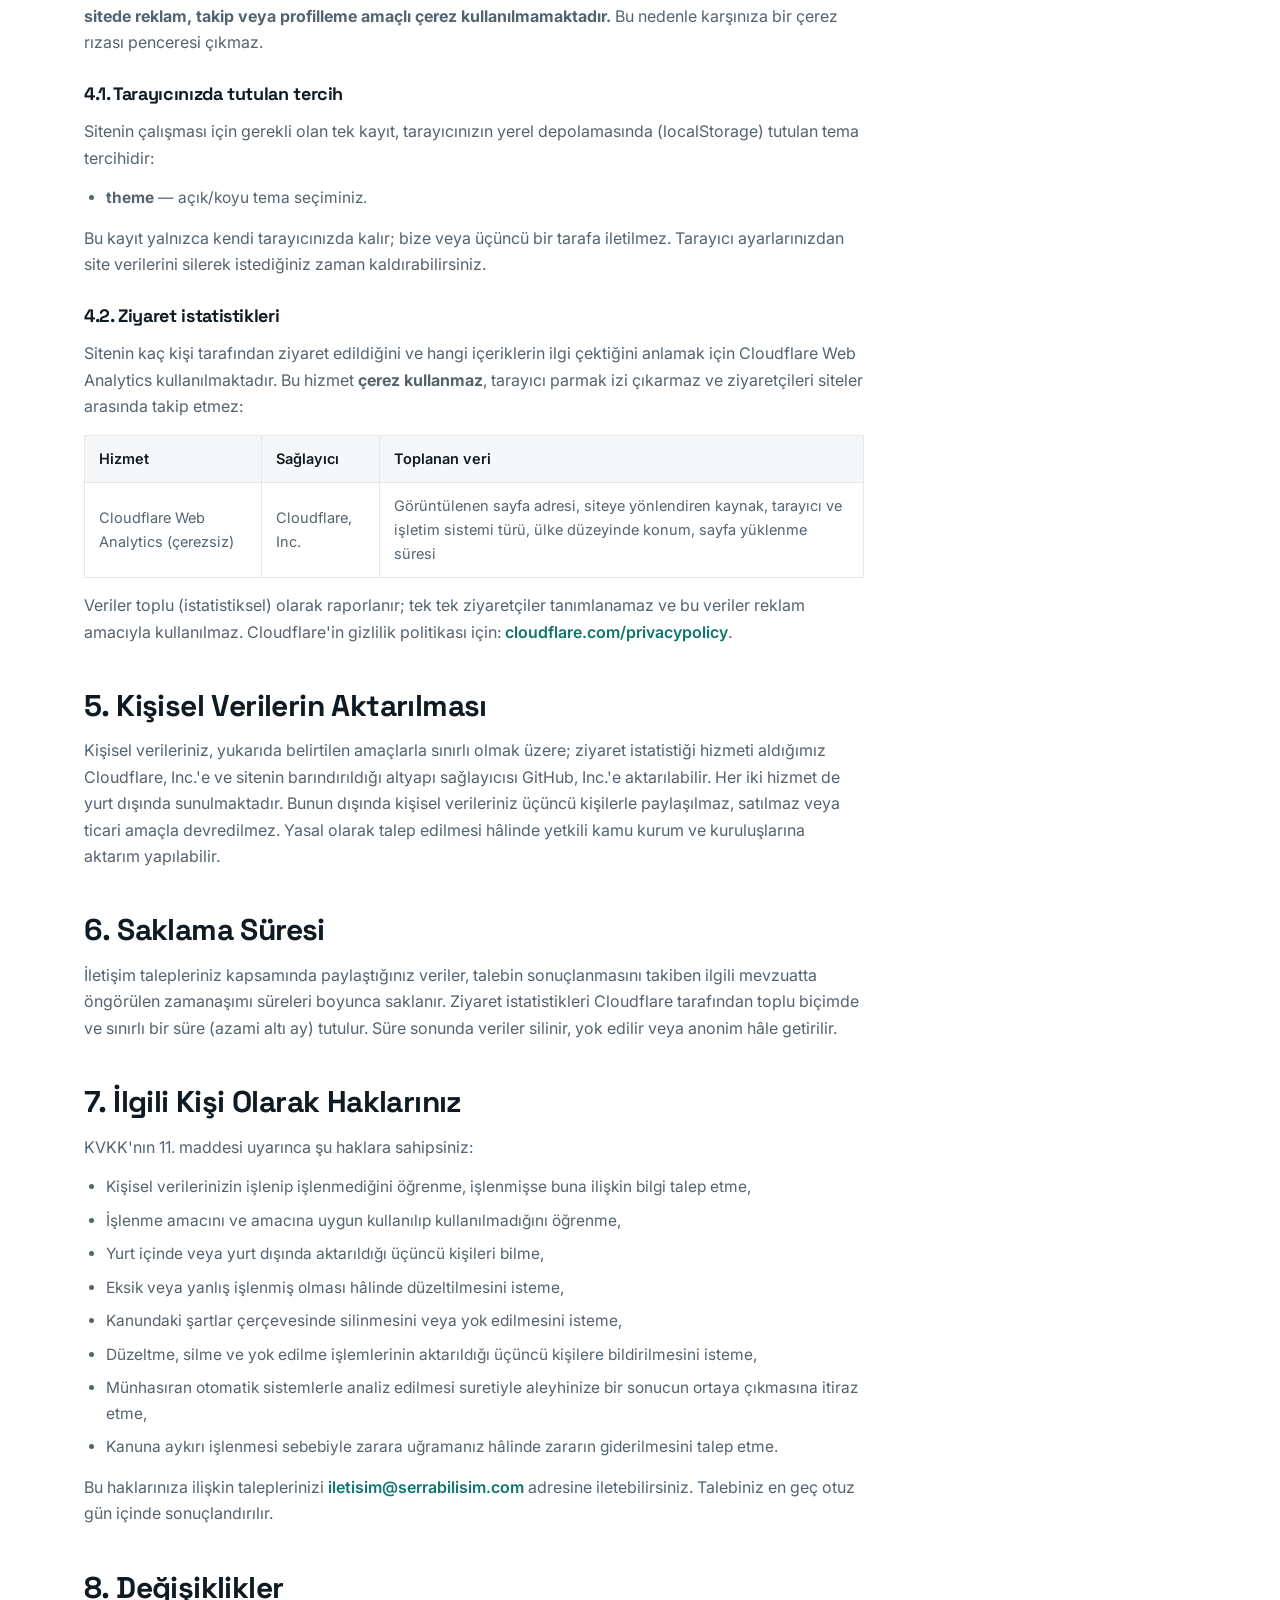
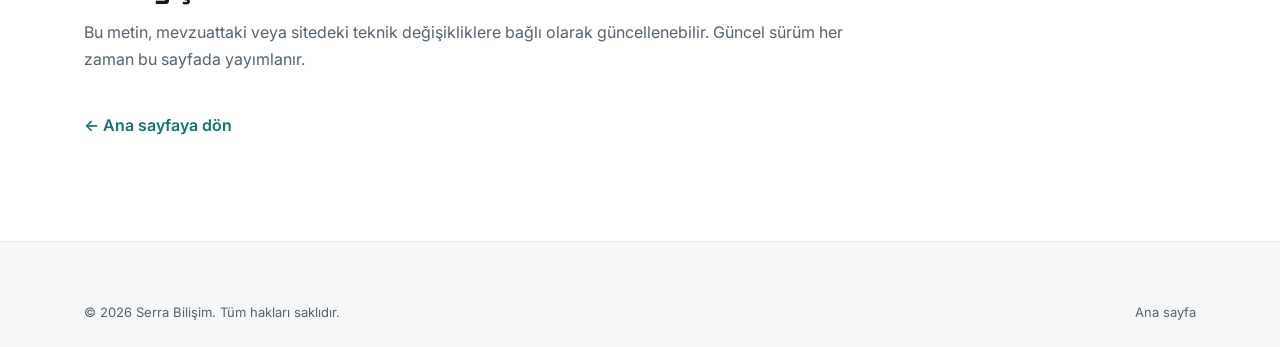
==== commit 3f46bb54: "Cerez banner'ini kaldir, olcumu Cloudflare Web Analytics'e gecir - LinkedIn Insight Tag ve rıza bann" ====
--- a/gizlilik.html
+++ b/gizlilik.html
@@ -87,10 +87,11 @@
           </p>
           <ul>
             <li>
-              <strong>İşlem güvenliği ve kullanım verileri:</strong> açık rızanız
-              olması hâlinde LinkedIn Insight Tag aracılığıyla ziyaret ettiğiniz
-              sayfalar, siteye hangi kaynaktan geldiğiniz, cihaz ve tarayıcı
-              bilgisi, yaklaşık konum (ülke/şehir düzeyinde) ve IP adresi.
+              <strong>Kullanım verileri:</strong> çerezsiz bir ölçüm hizmeti olan
+              Cloudflare Web Analytics aracılığıyla toplanan; görüntülediğiniz
+              sayfa adresi, siteye hangi kaynaktan geldiğiniz, tarayıcı ve
+              işletim sistemi türü ile ülke düzeyinde konum bilgisi. Bu veriler
+              toplu olarak raporlanır, kişi bazında tanımlama yapılmaz.
             </li>
             <li>
               <strong>İletişim verileri:</strong> sitedeki e-posta veya telefon
@@ -108,8 +109,8 @@
               </thead>
               <tbody>
                 <tr>
-                  <td>Site kullanımının ölçülmesi, içerik ve reklam performansının analizi, yeniden pazarlama</td>
-                  <td>Açık rıza (m.5/1) — çerez izni verilmemişse bu işleme yapılmaz</td>
+                  <td>Site kullanımının ölçülmesi, hangi içeriklerin ilgi çektiğinin anlaşılması</td>
+                  <td>Meşru menfaat (m.5/2-f) — çerezsiz ve kişi bazında tanımlama yapmayan toplu istatistik</td>
                 </tr>
                 <tr>
                   <td>İletişim taleplerinin karşılanması, teklif ve demo süreçlerinin yürütülmesi</td>
@@ -126,62 +127,61 @@
           <h2 id="cerez">4. Çerez Politikası</h2>
           <p>
             Çerezler, ziyaret ettiğiniz internet sitesi tarafından tarayıcınıza
-            kaydedilen küçük metin dosyalarıdır. Bu sitede kullanılan çerezler
-            iki gruba ayrılır:
-          </p>
-
-          <h3>4.1. Zorunlu / teknik çerezler</h3>
-          <p>
-            Sitenin çalışması için gereklidir, rızaya tabi değildir ve kişisel
-            veri niteliği taşımaz. Bu sitede yalnızca tarayıcınızın yerel
-            depolamasında (localStorage) tutulan iki tercih vardır:
+            kaydedilen küçük metin dosyalarıdır.
+            <strong>Bu sitede reklam, takip veya profilleme amaçlı çerez
+            kullanılmamaktadır.</strong> Bu nedenle karşınıza bir çerez rızası
+            penceresi çıkmaz.
+          </p>
+
+          <h3>4.1. Tarayıcınızda tutulan tercih</h3>
+          <p>
+            Sitenin çalışması için gerekli olan tek kayıt, tarayıcınızın yerel
+            depolamasında (localStorage) tutulan tema tercihidir:
           </p>
           <ul>
             <li><strong>theme</strong> — açık/koyu tema seçiminiz.</li>
-            <li><strong>serra-cerez-rizasi</strong> — çerezlerle ilgili verdiğiniz kabul/ret kararı. Bu kayıt olmazsa her ziyarette tekrar sorulur.</li>
           </ul>
-          <p>Bu iki kayıt yalnızca kendi tarayıcınızda kalır, bize veya üçüncü bir tarafa iletilmez.</p>
-
-          <h3>4.2. Analitik ve pazarlama çerezleri</h3>
-          <p>
-            Yalnızca <strong>açık rızanızla</strong> ve siz "Kabul et"
-            dedikten sonra yüklenir:
+          <p>
+            Bu kayıt yalnızca kendi tarayıcınızda kalır; bize veya üçüncü bir
+            tarafa iletilmez. Tarayıcı ayarlarınızdan site verilerini silerek
+            istediğiniz zaman kaldırabilirsiniz.
+          </p>
+
+          <h3>4.2. Ziyaret istatistikleri</h3>
+          <p>
+            Sitenin kaç kişi tarafından ziyaret edildiğini ve hangi içeriklerin
+            ilgi çektiğini anlamak için Cloudflare Web Analytics kullanılmaktadır.
+            Bu hizmet <strong>çerez kullanmaz</strong>, tarayıcı parmak izi
+            çıkarmaz ve ziyaretçileri siteler arasında takip etmez:
           </p>
           <div class="legal__table">
             <table>
               <thead>
-                <tr><th>Çerez / hizmet</th><th>Sağlayıcı</th><th>Amaç</th></tr>
+                <tr><th>Hizmet</th><th>Sağlayıcı</th><th>Toplanan veri</th></tr>
               </thead>
               <tbody>
                 <tr>
-                  <td>LinkedIn Insight Tag (<code>li_sugr</code>, <code>bcookie</code>, <code>lidc</code>, <code>UserMatchHistory</code> vb.)</td>
-                  <td>LinkedIn Ireland Unlimited Company</td>
-                  <td>Ziyaret istatistiği, reklam dönüşüm ölçümü ve yeniden pazarlama kitlesi oluşturma</td>
+                  <td>Cloudflare Web Analytics (çerezsiz)</td>
+                  <td>Cloudflare, Inc.</td>
+                  <td>Görüntülenen sayfa adresi, siteye yönlendiren kaynak, tarayıcı ve işletim sistemi türü, ülke düzeyinde konum, sayfa yüklenme süresi</td>
                 </tr>
               </tbody>
             </table>
           </div>
           <p>
-            Bu hizmet kapsamında verileriniz LinkedIn tarafından yurt dışında
-            işlenebilir. LinkedIn'in kendi gizlilik politikası için:
-            <a href="https://tr.linkedin.com/legal/privacy-policy" target="_blank" rel="noopener">tr.linkedin.com/legal/privacy-policy</a>.
-          </p>
-
-          <h3>4.3. Tercihinizi değiştirmek</h3>
-          <p>
-            Kararınızı istediğiniz zaman değiştirebilirsiniz: sayfanın altındaki
-            <a href="#" data-consent-reopen>Çerez tercihleri</a> bağlantısına
-            tıklayarak seçim ekranını yeniden açabilirsiniz. Ayrıca tarayıcınızın
-            ayarlarından çerezleri tümüyle engelleyebilir veya silebilirsiniz;
-            bu durumda sitenin işleyişi etkilenmez.
+            Veriler toplu (istatistiksel) olarak raporlanır; tek tek ziyaretçiler
+            tanımlanamaz ve bu veriler reklam amacıyla kullanılmaz. Cloudflare'in
+            gizlilik politikası için:
+            <a href="https://www.cloudflare.com/privacypolicy/" target="_blank" rel="noopener">cloudflare.com/privacypolicy</a>.
           </p>
 
           <h2>5. Kişisel Verilerin Aktarılması</h2>
           <p>
             Kişisel verileriniz, yukarıda belirtilen amaçlarla sınırlı olmak
-            üzere; açık rızanıza dayalı olarak reklam ve ölçümleme hizmeti
-            aldığımız LinkedIn'e, ayrıca sitenin barındırıldığı altyapı sağlayıcısı
-            GitHub, Inc.'e aktarılabilir. Bunun dışında kişisel verileriniz
+            üzere; ziyaret istatistiği hizmeti aldığımız Cloudflare, Inc.'e ve
+            sitenin barındırıldığı altyapı sağlayıcısı GitHub, Inc.'e
+            aktarılabilir. Her iki hizmet de yurt dışında sunulmaktadır. Bunun
+            dışında kişisel verileriniz
             üçüncü kişilerle paylaşılmaz, satılmaz veya ticari amaçla devredilmez.
             Yasal olarak talep edilmesi hâlinde yetkili kamu kurum ve
             kuruluşlarına aktarım yapılabilir.
@@ -191,8 +191,8 @@
           <p>
             İletişim talepleriniz kapsamında paylaştığınız veriler, talebin
             sonuçlanmasını takiben ilgili mevzuatta öngörülen zamanaşımı süreleri
-            boyunca saklanır. Analitik çerezlerin saklama süresi sağlayıcının
-            politikasına tabidir ve LinkedIn için azami 180 gündür. Süre sonunda
+            boyunca saklanır. Ziyaret istatistikleri Cloudflare tarafından toplu
+            biçimde ve sınırlı bir süre (azami altı ay) tutulur. Süre sonunda
             veriler silinir, yok edilir veya anonim hâle getirilir.
           </p>
 
@@ -233,32 +233,11 @@
         <span>© <span id="year"></span> Serra Bilişim. Tüm hakları saklıdır.</span>
         <span class="footer__legal">
           <a href="index.html">Ana sayfa</a>
-          <a href="#" data-consent-reopen>Çerez tercihleri</a>
         </span>
       </div>
     </div>
   </footer>
 
-  <!-- ===== ÇEREZ RIZASI ===== -->
-  <div class="consent" id="consent" role="dialog" aria-live="polite" aria-label="Çerez tercihleri">
-    <div class="consent__inner">
-      <div class="consent__text">
-        <strong>Çerezleri kullanmamıza izin verir misiniz?</strong>
-        <p>
-          Sitemizin hangi içeriklerin ilgi çektiğini anlamak ve reklam
-          performansını ölçmek için LinkedIn Insight Tag çerezlerini kullanmak
-          istiyoruz. Bu çerezler siteyi kullanmanız için zorunlu değildir;
-          reddederseniz site aynı şekilde çalışır. Ayrıntı için
-          <a href="#cerez">Çerez Politikası</a>.
-        </p>
-      </div>
-      <div class="consent__actions">
-        <button class="btn btn--ghost btn--sm" id="consentReject" type="button">Reddet</button>
-        <button class="btn btn--primary btn--sm" id="consentAccept" type="button">Kabul et</button>
-      </div>
-    </div>
-  </div>
-
   <script src="script.js"></script>
 </body>
 </html>
--- a/styles.css
+++ b/styles.css
@@ -635,30 +635,6 @@
 .footer__legal a:hover { color: var(--accent); }
 
 /* =========================================================
-   ÇEREZ RIZA BANNER'I
-   ========================================================= */
-.consent {
-  position: fixed; left: 0; right: 0; bottom: 0; z-index: 80;
-  padding: 16px; pointer-events: none;
-  transform: translateY(120%); opacity: 0;
-  transition: transform 0.4s cubic-bezier(0.2, 0.8, 0.3, 1), opacity 0.3s ease;
-}
-.consent.is-open { transform: none; opacity: 1; pointer-events: auto; }
-.consent__inner {
-  max-width: 1000px; margin: 0 auto;
-  display: flex; align-items: center; gap: 22px; flex-wrap: wrap;
-  padding: 20px 24px; border-radius: 16px;
-  background: var(--surface); border: 1px solid var(--border);
-  box-shadow: var(--shadow-lg);
-}
-.consent__text { flex: 1; min-width: 260px; }
-.consent__text strong { display: block; font-size: 15px; font-family: "Space Grotesk", sans-serif; }
-.consent__text p { margin-top: 6px; font-size: 13.5px; color: var(--text-soft); line-height: 1.55; }
-.consent__text a { color: var(--accent); font-weight: 600; }
-.consent__text a:hover { text-decoration: underline; }
-.consent__actions { display: flex; gap: 10px; flex-shrink: 0; }
-
-/* =========================================================
    YASAL METİN SAYFASI
    ========================================================= */
 .legal { max-width: 780px; }
@@ -726,10 +702,6 @@
 }
 
 @media (max-width: 560px) {
-  .consent { padding: 10px; }
-  .consent__inner { padding: 18px; gap: 16px; }
-  .consent__actions { width: 100%; }
-  .consent__actions .btn { flex: 1; }
   .trust { flex-direction: column; align-items: flex-start; gap: 12px; }
   .footer__grid { grid-template-columns: 1fr; }
   .footer__bottom { flex-direction: column; text-align: left; }
